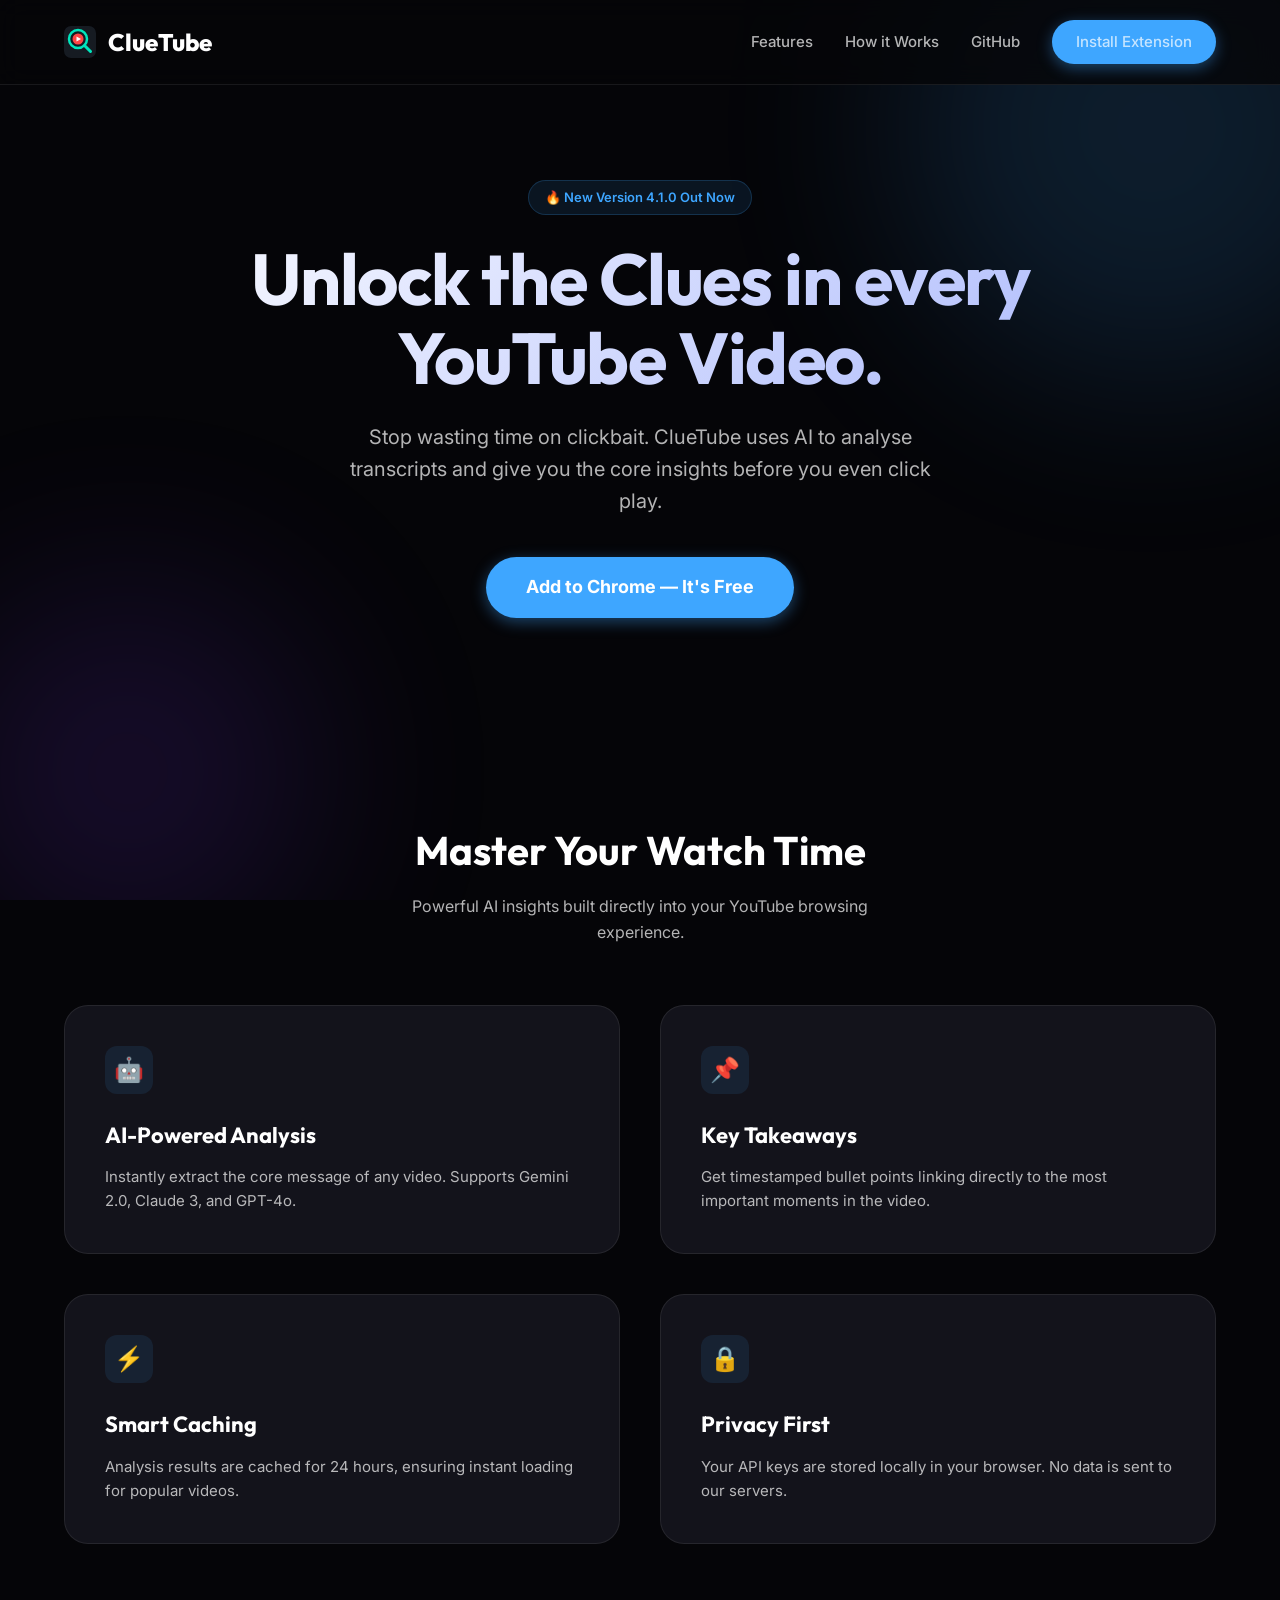
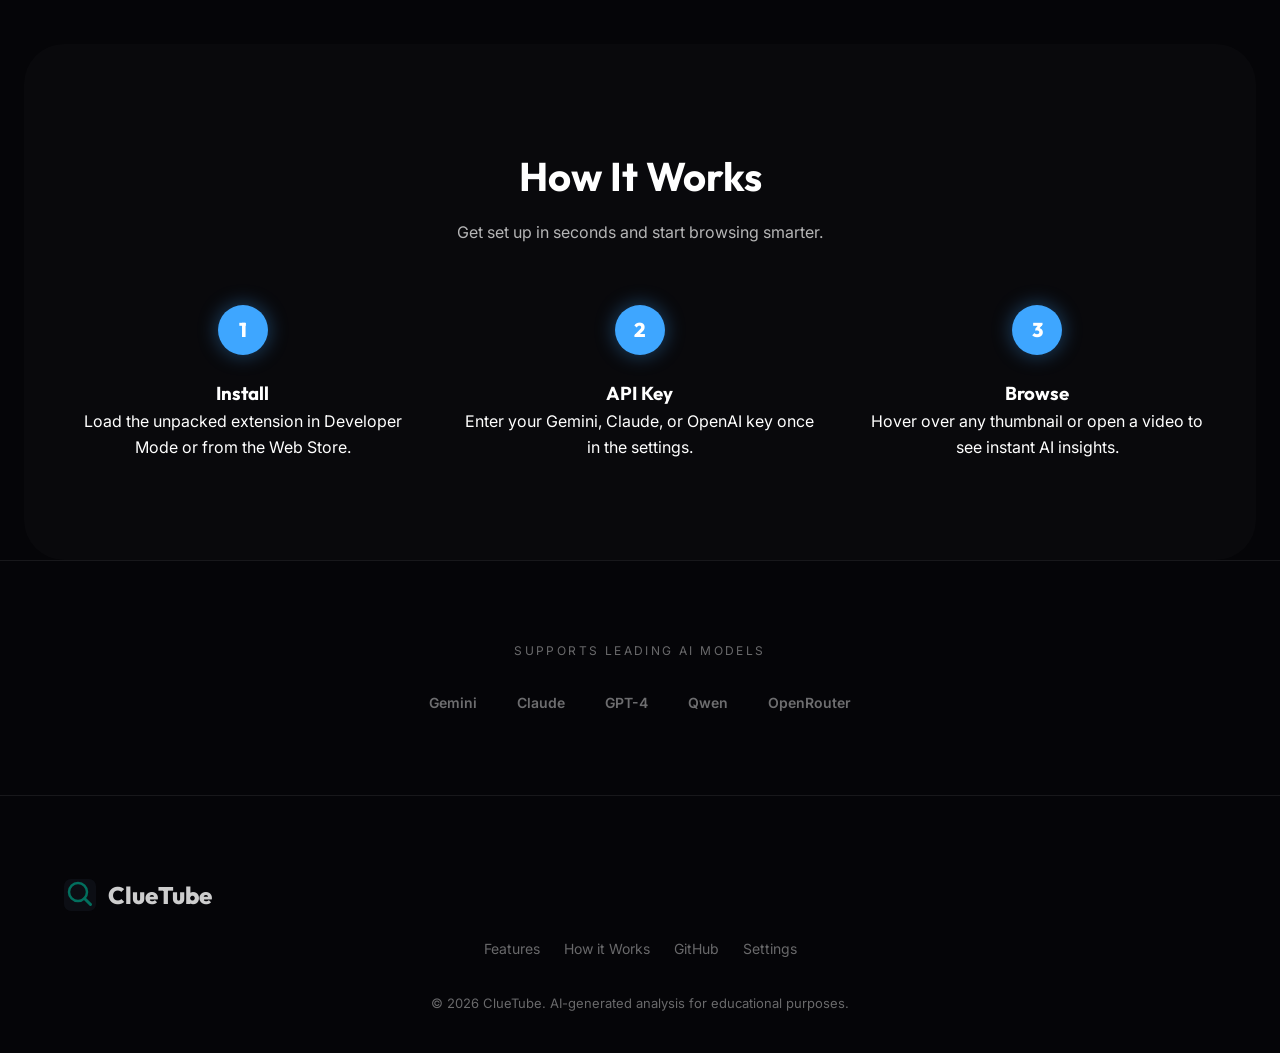
==== index.html @ 106e4c4f "Initial commit: ClueTube Extension with Vercel Landing Page" ====
<!DOCTYPE html>
<html lang="en">
<head>
    <meta charset="UTF-8">
    <meta name="viewport" content="width=device-width, initial-scale=1.0">
    <title>ClueTube | YouTube Clickbait Detector & AI Summariser</title>
    <meta name="description" content="Unlock the clues hidden in any YouTube video before you press play. Detect clickbait, get key takeaways, and save time with AI.">
    
    <!-- Google Fonts -->
    <link rel="preconnect" href="https://fonts.googleapis.com">
    <link rel="preconnect" href="https://fonts.gstatic.com" crossorigin>
    <link href="https://fonts.googleapis.com/css2?family=Inter:wght@400;500;600;700;800&family=Outfit:wght@400;600;700&display=swap" rel="stylesheet">
    
    <style>
        :root {
            --bg-deep: #050508;
            --bg-card: rgba(26, 26, 36, 0.7);
            --bg-card-hover: rgba(36, 36, 50, 0.8);
            --accent: #3ea6ff;
            --accent-glow: rgba(62, 166, 255, 0.4);
            --text-primary: #ffffff;
            --text-secondary: rgba(255, 255, 255, 0.7);
            --text-muted: rgba(255, 255, 255, 0.4);
            --border: rgba(255, 255, 255, 0.08);
            --success: #4ade80;
            --warning: #fbbf24;
            --danger: #f87171;
            --nav-bg: rgba(5, 5, 8, 0.8);
        }

        * {
            box-sizing: border-box;
            margin: 0;
            padding: 0;
        }

        body {
            font-family: 'Inter', sans-serif;
            background-color: var(--bg-deep);
            color: var(--text-primary);
            line-height: 1.6;
            overflow-x: hidden;
        }

        h1, h2, h3 {
            font-family: 'Outfit', sans-serif;
            font-weight: 700;
        }

        /* --- Background Animation --- */
        .bg-glow {
            position: fixed;
            top: 0;
            left: 0;
            width: 100%;
            height: 100%;
            z-index: -1;
            overflow: hidden;
        }

        .glow-orb {
            position: absolute;
            border-radius: 50%;
            filter: blur(100px);
            opacity: 0.15;
            animation: float 20s infinite ease-in-out;
        }

        .orb-1 {
            width: 40vw;
            height: 40vw;
            background: var(--accent);
            top: -10vw;
            right: -10vw;
        }

        .orb-2 {
            width: 30vw;
            height: 30vw;
            background: #7c3aed;
            bottom: -5vw;
            left: -5vw;
            animation-delay: -5s;
        }

        @keyframes float {
            0%, 100% { transform: translate(0, 0) scale(1); }
            33% { transform: translate(3vw, 5vh) scale(1.1); }
            66% { transform: translate(-2vw, 3vh) scale(0.9); }
        }

        /* --- Navbar --- */
        nav {
            position: fixed;
            top: 0;
            width: 100%;
            z-index: 100;
            padding: 20px 0;
            backdrop-filter: blur(12px);
            background: var(--nav-bg);
            border-bottom: 1px solid var(--border);
        }

        .container {
            max-width: 1200px;
            margin: 0 auto;
            padding: 0 24px;
        }

        .nav-content {
            display: flex;
            justify-content: space-between;
            align-items: center;
        }

        .logo {
            display: flex;
            align-items: center;
            gap: 12px;
            text-decoration: none;
            color: #fff;
            font-size: 24px;
            font-weight: 800;
            font-family: 'Outfit', sans-serif;
        }

        .logo-img {
            width: 32px;
            height: 32px;
        }

        .nav-links {
            display: flex;
            gap: 32px;
            align-items: center;
        }

        .nav-links a {
            text-decoration: none;
            color: var(--text-secondary);
            font-weight: 500;
            transition: color 0.3s;
            font-size: 15px;
        }

        .nav-links a:hover {
            color: var(--accent);
        }

        .btn-download {
            background: var(--accent);
            color: #fff;
            padding: 10px 24px;
            border-radius: 99px;
            font-weight: 700;
            box-shadow: 0 4px 15px var(--accent-glow);
            transition: all 0.3s cubic-bezier(0.175, 0.885, 0.32, 1.275);
            border: none;
            cursor: pointer;
            text-decoration: none;
            display: inline-block;
        }

        .btn-download:hover {
            transform: translateY(-2px);
            box-shadow: 0 8px 25px var(--accent-glow);
            background: #4ab1ff;
        }

        /* --- Hero --- */
        .hero {
            padding: 180px 0 100px;
            text-align: center;
            position: relative;
        }

        .badge {
            background: rgba(62, 166, 255, 0.1);
            color: var(--accent);
            padding: 6px 16px;
            border-radius: 99px;
            font-size: 13px;
            font-weight: 600;
            border: 1px solid rgba(62, 166, 255, 0.2);
            display: inline-block;
            margin-bottom: 24px;
            animation: fadeInDown 0.8s ease-out;
        }

        .hero h1 {
            font-size: clamp(40px, 8vw, 72px);
            line-height: 1.1;
            margin-bottom: 24px;
            letter-spacing: -0.02em;
            background: linear-gradient(135deg, #fff 0%, #a5b4fc 100%);
            -webkit-background-clip: text;
            background-clip: text;
            -webkit-text-fill-color: transparent;
            animation: fadeInUp 0.8s ease-out 0.2s both;
        }

        .hero p {
            font-size: 20px;
            color: var(--text-secondary);
            max-width: 600px;
            margin: 0 auto 40px;
            animation: fadeInUp 0.8s ease-out 0.4s both;
        }

        .hero-btns {
            animation: fadeInUp 0.8s ease-out 0.6s both;
        }

        .btn-large {
            padding: 16px 40px;
            font-size: 18px;
        }

        /* --- Features --- */
        .section-title {
            text-align: center;
            margin-bottom: 60px;
        }

        .section-title h2 {
            font-size: 40px;
            margin-bottom: 12px;
        }

        .section-title p {
            color: var(--text-secondary);
            max-width: 500px;
            margin: 0 auto;
        }

        .features {
            padding: 100px 0;
        }

        .features-grid {
            display: grid;
            grid-template-columns: 1fr;
            gap: 24px;
        }

        @media (min-width: 768px) {
            .features-grid {
                grid-template-columns: repeat(2, 1fr);
                gap: 40px;
            }
        }

        .feature-card {
            background: var(--bg-card);
            border: 1px solid var(--border);
            padding: 40px;
            border-radius: 24px;
            transition: all 0.4s cubic-bezier(0.175, 0.885, 0.32, 1.275);
            backdrop-filter: blur(10px);
            cursor: default;
        }

        .feature-card:hover {
            transform: translateY(-8px);
            border-color: var(--accent);
            background: var(--bg-card-hover);
            box-shadow: 0 20px 40px rgba(0,0,0,0.3);
        }

        .feature-icon {
            width: 48px;
            height: 48px;
            background: rgba(62, 166, 255, 0.1);
            border-radius: 12px;
            display: flex;
            align-items: center;
            justify-content: center;
            margin-bottom: 24px;
            color: var(--accent);
            font-size: 24px;
        }

        .feature-card h3 {
            font-size: 22px;
            margin-bottom: 12px;
        }

        .feature-card p {
            color: var(--text-secondary);
            font-size: 15px;
        }

        /* --- How it Works --- */
        .how-it-works {
            padding: 100px 0;
            background: rgba(255, 255, 255, 0.02);
            border-radius: 40px;
            margin: 0 24px;
        }

        .steps {
            display: grid;
            grid-template-columns: repeat(auto-fit, minmax(250px, 1fr));
            gap: 40px;
            margin-top: 60px;
            position: relative;
        }

        .step {
            text-align: center;
            position: relative;
        }

        .step-num {
            width: 50px;
            height: 50px;
            background: var(--accent);
            border-radius: 50%;
            display: flex;
            align-items: center;
            justify-content: center;
            margin: 0 auto 24px;
            font-weight: 800;
            font-family: 'Outfit', sans-serif;
            font-size: 20px;
            box-shadow: 0 0 20px var(--accent-glow);
        }

        /* --- Verdict Demo --- */
        .demo-section {
            padding: 100px 0;
            text-align: center;
        }

        .verdict-mockup {
            display: flex;
            justify-content: center;
            gap: 20px;
            margin-top: 40px;
            flex-wrap: wrap;
        }

        .verdict-badge {
            padding: 12px 24px;
            border-radius: 8px;
            font-weight: 800;
            font-size: 14px;
            text-transform: uppercase;
            letter-spacing: 0.1em;
            display: flex;
            align-items: center;
            gap: 10px;
            border: 1px solid rgba(255, 255, 255, 0.1);
        }

        .verdict-low { background: rgba(74, 222, 128, 0.1); color: var(--success); border-color: rgba(74, 222, 128, 0.2); }
        .verdict-medium { background: rgba(251, 191, 36, 0.1); color: var(--warning); border-color: rgba(251, 191, 36, 0.2); }
        .verdict-high { background: rgba(248, 113, 113, 0.1); color: var(--danger); border-color: rgba(248, 113, 113, 0.2); }

        /* --- Provider Section --- */
        .providers {
            padding: 80px 0;
            border-top: 1px solid var(--border);
            text-align: center;
        }

        .provider-list {
            display: flex;
            justify-content: center;
            align-items: center;
            gap: 40px;
            flex-wrap: wrap;
            margin-top: 32px;
            opacity: 0.6;
        }

        .provider-item {
            font-weight: 600;
            font-size: 14px;
            color: var(--text-secondary);
            display: flex;
            align-items: center;
            gap: 8px;
        }

        /* --- Footer --- */
        footer {
            padding: 80px 0 40px;
            border-top: 1px solid var(--border);
            text-align: center;
        }

        .footer-logo {
            margin-bottom: 24px;
            opacity: 0.8;
        }

        .footer-links {
            display: flex;
            justify-content: center;
            gap: 24px;
            margin-bottom: 32px;
        }

        .footer-links a {
            color: var(--text-muted);
            text-decoration: none;
            font-size: 14px;
            transition: color 0.3s;
        }

        .footer-links a:hover {
            color: var(--accent);
        }

        .copyright {
            color: var(--text-muted);
            font-size: 13px;
        }

        /* --- Animations --- */
        @keyframes fadeInUp {
            from { opacity: 0; transform: translateY(30px); }
            to { opacity: 1; transform: translateY(0); }
        }

        @keyframes fadeInDown {
            from { opacity: 0; transform: translateY(-20px); }
            to { opacity: 1; transform: translateY(0); }
        }

        /* --- Mobile Responsive --- */
        @media (max-width: 768px) {
            .nav-links { display: none; }
            .hero h1 { font-size: 48px; }
            .how-it-works { margin: 0; border-radius: 0; }
        }
    </style>
</head>
<body>

    <div class="bg-glow">
        <div class="glow-orb orb-1"></div>
        <div class="glow-orb orb-2"></div>
    </div>

    <nav>
        <div class="container nav-content">
            <a href="#" class="logo">
                <svg class="logo-img" viewBox="0 0 128 128" fill="none" xmlns="http://www.w3.org/2000/svg">
                    <rect width="128" height="128" rx="28" fill="#161b22"/>
                    <circle cx="56" cy="52" r="36" stroke="#00e5bc" stroke-width="10"/>
                    <path d="M82 78L106 102" stroke="#00e5bc" stroke-width="12" stroke-linecap="round"/>
                    <circle cx="56" cy="52" r="22" fill="#ff4444"/>
                    <path d="M50 42L68 52L50 62V42Z" fill="white"/>
                </svg>
                ClueTube
            </a>
            <div class="nav-links">
                <a href="#features">Features</a>
                <a href="#how-it-works">How it Works</a>
                <a href="https://github.com/jimde/cluetube-extension" target="_blank">GitHub</a>
                <a href="#" class="btn-download">Install Extension</a>
            </div>
        </div>
    </nav>

    <main>
        <!-- Hero Section -->
        <section class="hero">
            <div class="container">
                <div class="badge">🔥 New Version 4.1.0 Out Now</div>
                <h1>Unlock the Clues in every<br>YouTube Video.</h1>
                <p>Stop wasting time on clickbait. ClueTube uses AI to analyse transcripts and give you the core insights before you even click play.</p>
                <div class="hero-btns">
                    <a href="#" class="btn-download btn-large">Add to Chrome — It's Free</a>
                </div>
            </div>
        </section>

        <!-- Features Section -->
        <section class="features" id="features">
            <div class="container">
                <div class="section-title">
                    <h2>Master Your Watch Time</h2>
                    <p>Powerful AI insights built directly into your YouTube browsing experience.</p>
                </div>
                
                <div class="features-grid">
                    <div class="feature-card">
                        <div class="feature-icon">🤖</div>
                        <h3>AI-Powered Analysis</h3>
                        <p>Instantly extract the core message of any video. Supports Gemini 2.0, Claude 3, and GPT-4o.</p>
                    </div>
                    
                    
                    <div class="feature-card">
                        <div class="feature-icon">📌</div>
                        <h3>Key Takeaways</h3>
                        <p>Get timestamped bullet points linking directly to the most important moments in the video.</p>
                    </div>
                    
                    
                    <div class="feature-card">
                        <div class="feature-icon">⚡</div>
                        <h3>Smart Caching</h3>
                        <p>Analysis results are cached for 24 hours, ensuring instant loading for popular videos.</p>
                    </div>
                    
                    <div class="feature-card">
                        <div class="feature-icon">🔒</div>
                        <h3>Privacy First</h3>
                        <p>Your API keys are stored locally in your browser. No data is sent to our servers.</p>
                    </div>
                </div>
            </div>
        </section>

        <!-- How it Works -->
        <section class="how-it-works" id="how-it-works">
            <div class="container">
                <div class="section-title">
                    <h2>How It Works</h2>
                    <p>Get set up in seconds and start browsing smarter.</p>
                </div>
                
                <div class="steps">
                    <div class="step">
                        <div class="step-num">1</div>
                        <h3>Install</h3>
                        <p>Load the unpacked extension in Developer Mode or from the Web Store.</p>
                    </div>
                    <div class="step">
                        <div class="step-num">2</div>
                        <h3>API Key</h3>
                        <p>Enter your Gemini, Claude, or OpenAI key once in the settings.</p>
                    </div>
                    <div class="step">
                        <div class="step-num">3</div>
                        <h3>Browse</h3>
                        <p>Hover over any thumbnail or open a video to see instant AI insights.</p>
                    </div>
                </div>
            </div>
        </section>


        <!-- Providers -->
        <section class="providers">
            <div class="container">
                <p style="color: var(--text-muted); font-size: 12px; text-transform: uppercase; letter-spacing: 0.2em;">Supports Leading AI Models</p>
                <div class="provider-list">
                    <div class="provider-item">Gemini</div>
                    <div class="provider-item">Claude</div>
                    <div class="provider-item">GPT-4</div>
                    <div class="provider-item">Qwen</div>
                    <div class="provider-item">OpenRouter</div>
                </div>
            </div>
        </section>
    </main>

    <footer>
        <div class="container">
            <div class="logo footer-logo">
                <svg class="logo-img" viewBox="0 0 128 128" fill="none" xmlns="http://www.w3.org/2000/svg" style="opacity: 0.6">
                    <rect width="128" height="128" rx="28" fill="#161b22"/>
                    <circle cx="56" cy="52" r="36" stroke="#00e5bc" stroke-width="10"/>
                    <path d="M82 78L106 102" stroke="#00e5bc" stroke-width="12" stroke-linecap="round"/>
                </svg>
                ClueTube
            </div>
            
            <div class="footer-links">
                <a href="#features">Features</a>
                <a href="#how-it-works">How it Works</a>
                <a href="https://github.com/jimde/cluetube-extension" target="_blank">GitHub</a>
                <a href="chrome://extensions" target="_blank">Settings</a>
            </div>
            
            <p class="copyright">© 2026 ClueTube. AI-generated analysis for educational purposes.</p>
        </div>
    </footer>

</body>
</html>
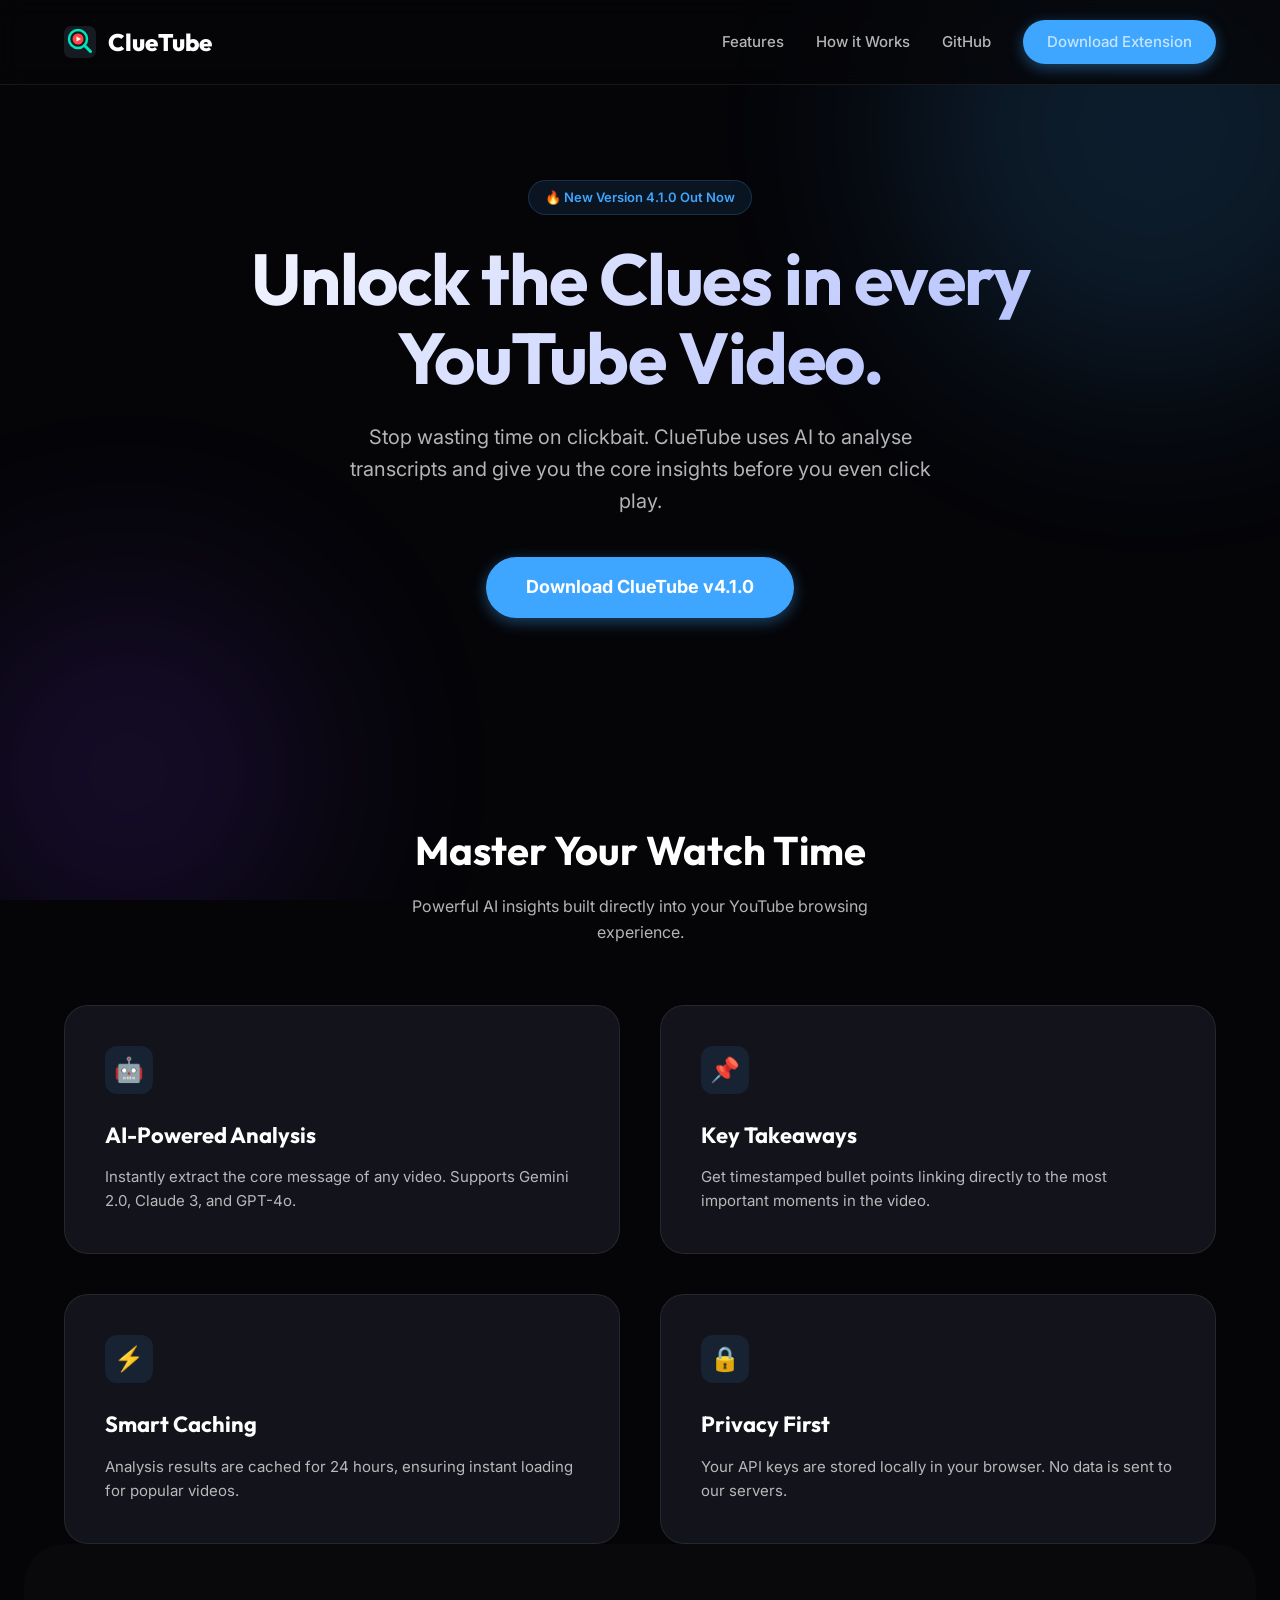
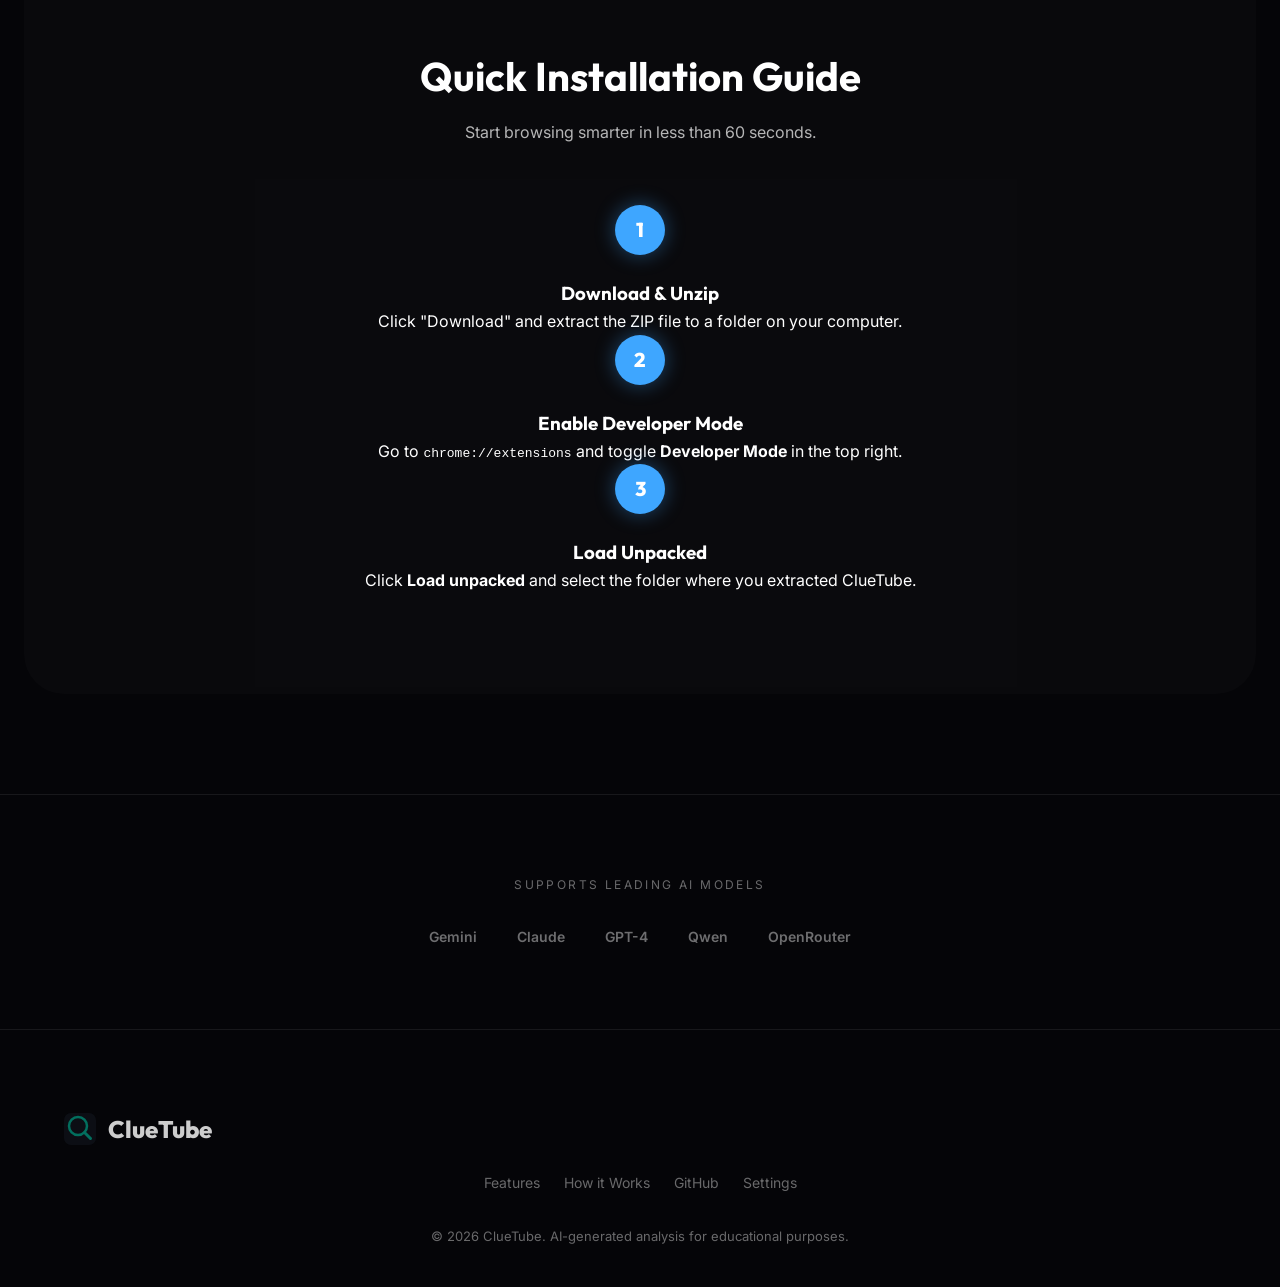
==== commit 6cc04b70: "Fix Vercel Python runtime and add downloadable extension ZIP" ====
--- a/index.html
+++ b/index.html
@@ -459,8 +459,8 @@
             <div class="nav-links">
                 <a href="#features">Features</a>
                 <a href="#how-it-works">How it Works</a>
-                <a href="https://github.com/jimde/cluetube-extension" target="_blank">GitHub</a>
-                <a href="#" class="btn-download">Install Extension</a>
+                <a href="https://github.com/jimdemharter-source/cluetube-extension" target="_blank">GitHub</a>
+                <a href="cluetube-extension.zip" class="btn-download">Download Extension</a>
             </div>
         </div>
     </nav>
@@ -473,7 +473,7 @@
                 <h1>Unlock the Clues in every<br>YouTube Video.</h1>
                 <p>Stop wasting time on clickbait. ClueTube uses AI to analyse transcripts and give you the core insights before you even click play.</p>
                 <div class="hero-btns">
-                    <a href="#" class="btn-download btn-large">Add to Chrome — It's Free</a>
+                    <a href="cluetube-extension.zip" class="btn-download btn-large">Download ClueTube v4.1.0</a>
                 </div>
             </div>
         </section>
@@ -514,35 +514,35 @@
                     </div>
                 </div>
             </div>
-        </section>
-
-        <!-- How it Works -->
+              <!-- Installation Guide -->
         <section class="how-it-works" id="how-it-works">
             <div class="container">
                 <div class="section-title">
-                    <h2>How It Works</h2>
-                    <p>Get set up in seconds and start browsing smarter.</p>
+                    <h2>Quick Installation Guide</h2>
+                    <p>Start browsing smarter in less than 60 seconds.</p>
                 </div>
                 
-                <div class="steps">
+                <div class="steps-grid">
                     <div class="step">
                         <div class="step-num">1</div>
-                        <h3>Install</h3>
-                        <p>Load the unpacked extension in Developer Mode or from the Web Store.</p>
-                    </div>
+                        <h3>Download & Unzip</h3>
+                        <p>Click "Download" and extract the ZIP file to a folder on your computer.</p>
+                    </div>
+                    
                     <div class="step">
                         <div class="step-num">2</div>
-                        <h3>API Key</h3>
-                        <p>Enter your Gemini, Claude, or OpenAI key once in the settings.</p>
-                    </div>
+                        <h3>Enable Developer Mode</h3>
+                        <p>Go to <code>chrome://extensions</code> and toggle <b>Developer Mode</b> in the top right.</p>
+                    </div>
+                    
                     <div class="step">
                         <div class="step-num">3</div>
-                        <h3>Browse</h3>
-                        <p>Hover over any thumbnail or open a video to see instant AI insights.</p>
+                        <h3>Load Unpacked</h3>
+                        <p>Click <b>Load unpacked</b> and select the folder where you extracted ClueTube.</p>
                     </div>
                 </div>
             </div>
-        </section>
+        </section>    </section>
 
 
         <!-- Providers -->
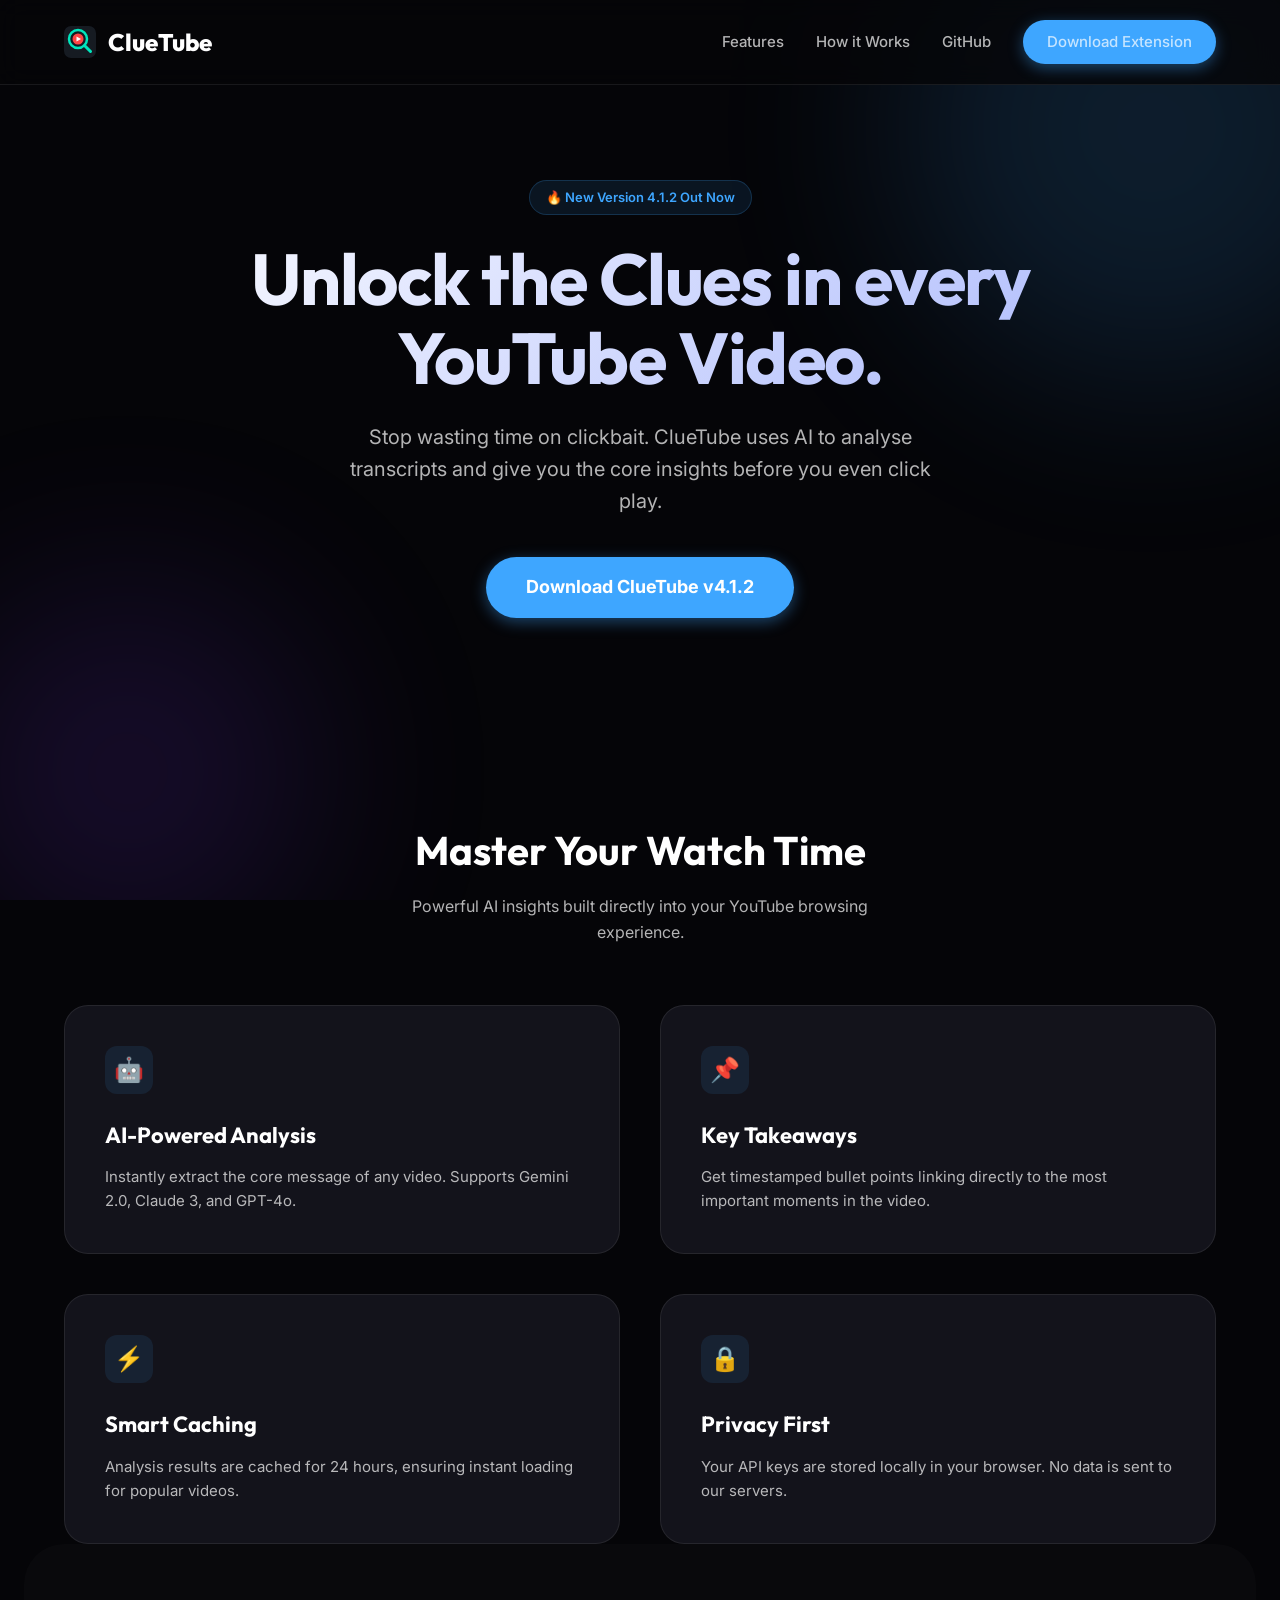
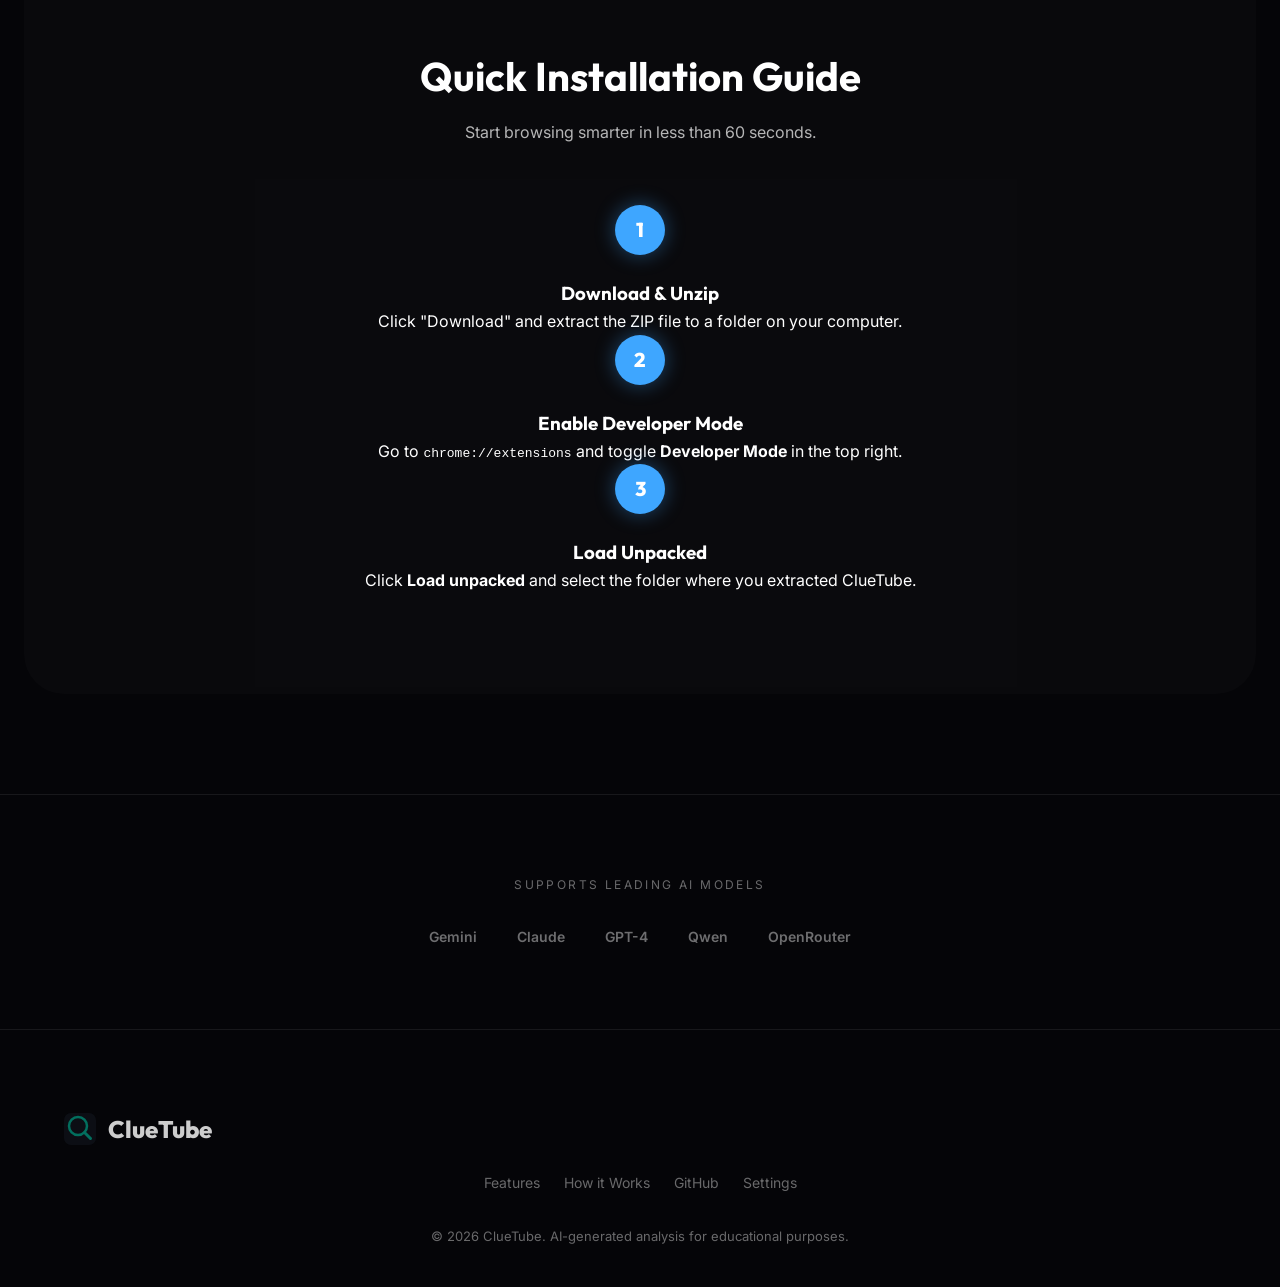
==== commit ba3f5498: "Release v4.1.2: Versioned ZIP and landing page update" ====
--- a/index.html
+++ b/index.html
@@ -460,7 +460,7 @@
                 <a href="#features">Features</a>
                 <a href="#how-it-works">How it Works</a>
                 <a href="https://github.com/jimdemharter-source/cluetube-extension" target="_blank">GitHub</a>
-                <a href="cluetube-extension.zip" class="btn-download">Download Extension</a>
+                <a href="cluetube-v4.1.2.zip" class="btn-download">Download Extension</a>
             </div>
         </div>
     </nav>
@@ -469,11 +469,11 @@
         <!-- Hero Section -->
         <section class="hero">
             <div class="container">
-                <div class="badge">🔥 New Version 4.1.0 Out Now</div>
+                <div class="badge">🔥 New Version 4.1.2 Out Now</div>
                 <h1>Unlock the Clues in every<br>YouTube Video.</h1>
                 <p>Stop wasting time on clickbait. ClueTube uses AI to analyse transcripts and give you the core insights before you even click play.</p>
                 <div class="hero-btns">
-                    <a href="cluetube-extension.zip" class="btn-download btn-large">Download ClueTube v4.1.0</a>
+                    <a href="cluetube-v4.1.2.zip" class="btn-download btn-large">Download ClueTube v4.1.2</a>
                 </div>
             </div>
         </section>
@@ -574,7 +574,7 @@
             <div class="footer-links">
                 <a href="#features">Features</a>
                 <a href="#how-it-works">How it Works</a>
-                <a href="https://github.com/jimde/cluetube-extension" target="_blank">GitHub</a>
+                <a href="https://github.com/jimdemharter-source/cluetube-extension" target="_blank">GitHub</a>
                 <a href="chrome://extensions" target="_blank">Settings</a>
             </div>
             
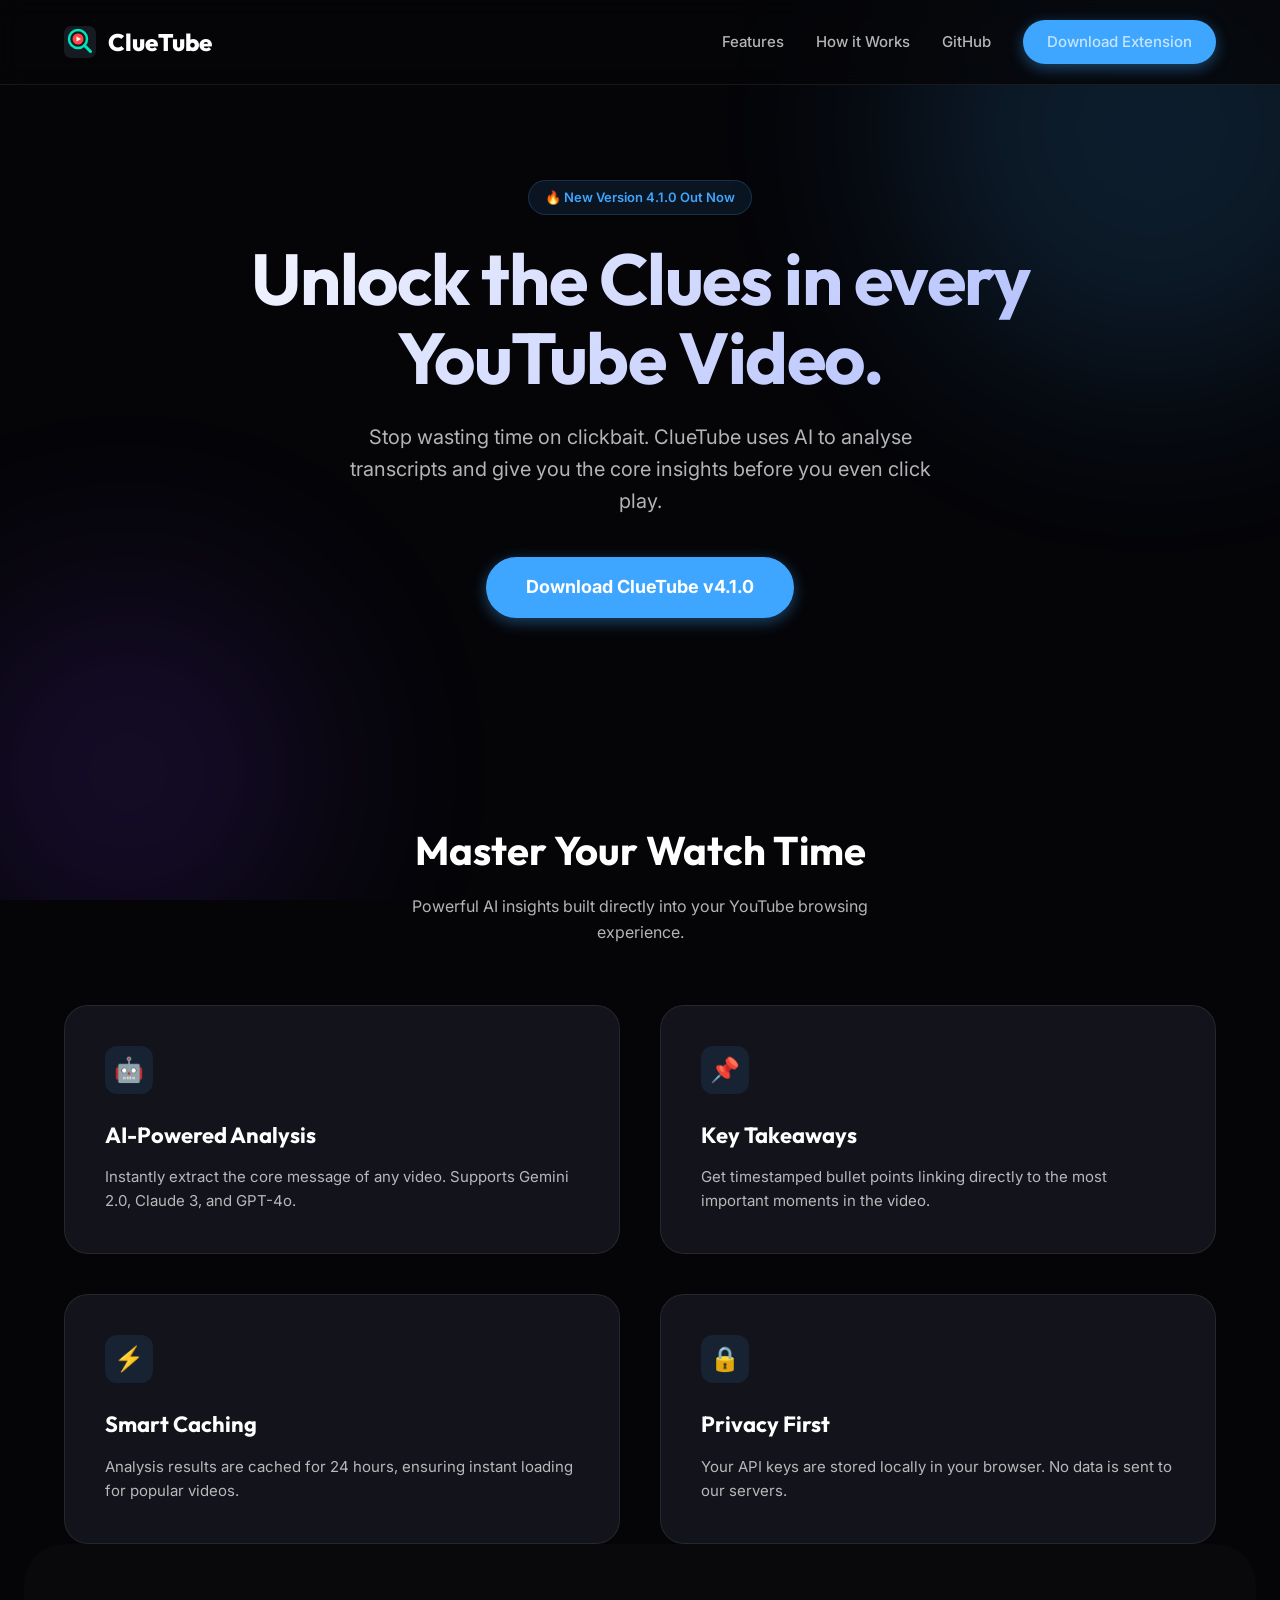
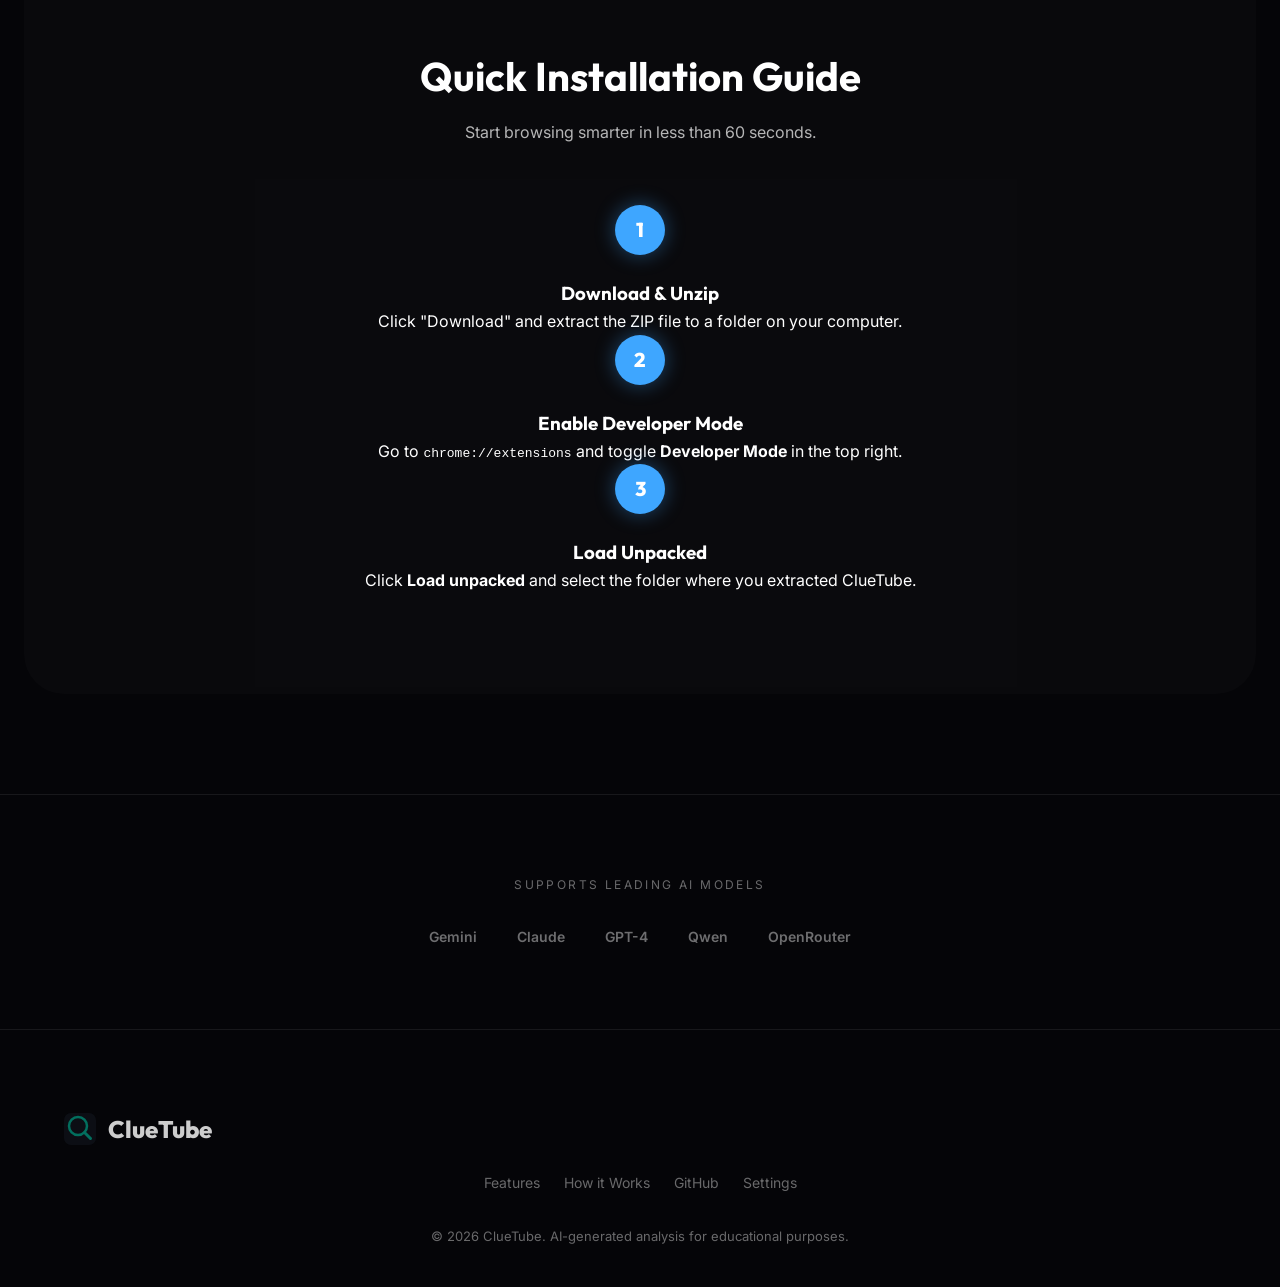
==== commit 0af2f5d9: "Official v4.1.2 release with versioned popup and diagnostics" ====
--- a/index.html
+++ b/index.html
@@ -460,7 +460,7 @@
                 <a href="#features">Features</a>
                 <a href="#how-it-works">How it Works</a>
                 <a href="https://github.com/jimdemharter-source/cluetube-extension" target="_blank">GitHub</a>
-                <a href="cluetube-v4.1.2.zip" class="btn-download">Download Extension</a>
+                <a href="cluetube-extension.zip" class="btn-download">Download Extension</a>
             </div>
         </div>
     </nav>
@@ -469,11 +469,11 @@
         <!-- Hero Section -->
         <section class="hero">
             <div class="container">
-                <div class="badge">🔥 New Version 4.1.2 Out Now</div>
+                <div class="badge">🔥 New Version 4.1.0 Out Now</div>
                 <h1>Unlock the Clues in every<br>YouTube Video.</h1>
                 <p>Stop wasting time on clickbait. ClueTube uses AI to analyse transcripts and give you the core insights before you even click play.</p>
                 <div class="hero-btns">
-                    <a href="cluetube-v4.1.2.zip" class="btn-download btn-large">Download ClueTube v4.1.2</a>
+                    <a href="cluetube-extension.zip" class="btn-download btn-large">Download ClueTube v4.1.0</a>
                 </div>
             </div>
         </section>
@@ -574,7 +574,7 @@
             <div class="footer-links">
                 <a href="#features">Features</a>
                 <a href="#how-it-works">How it Works</a>
-                <a href="https://github.com/jimdemharter-source/cluetube-extension" target="_blank">GitHub</a>
+                <a href="https://github.com/jimde/cluetube-extension" target="_blank">GitHub</a>
                 <a href="chrome://extensions" target="_blank">Settings</a>
             </div>
             
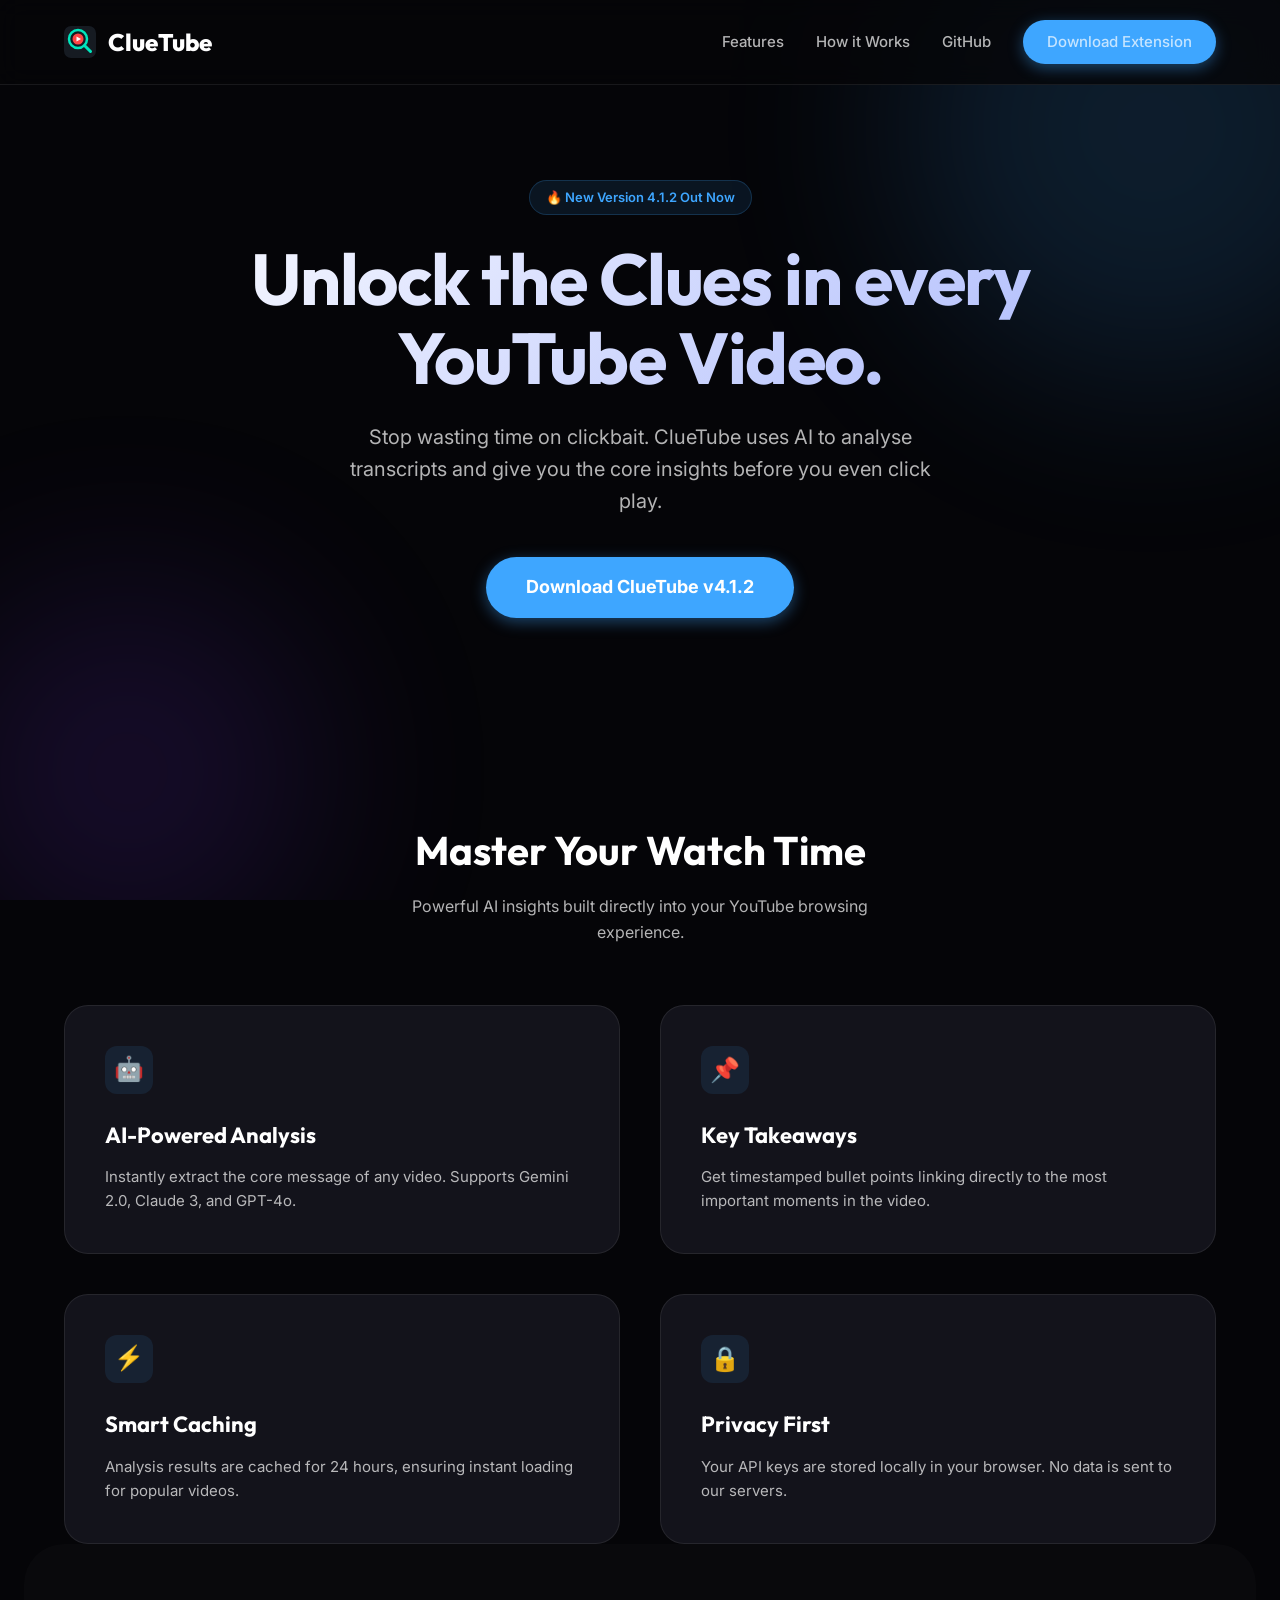
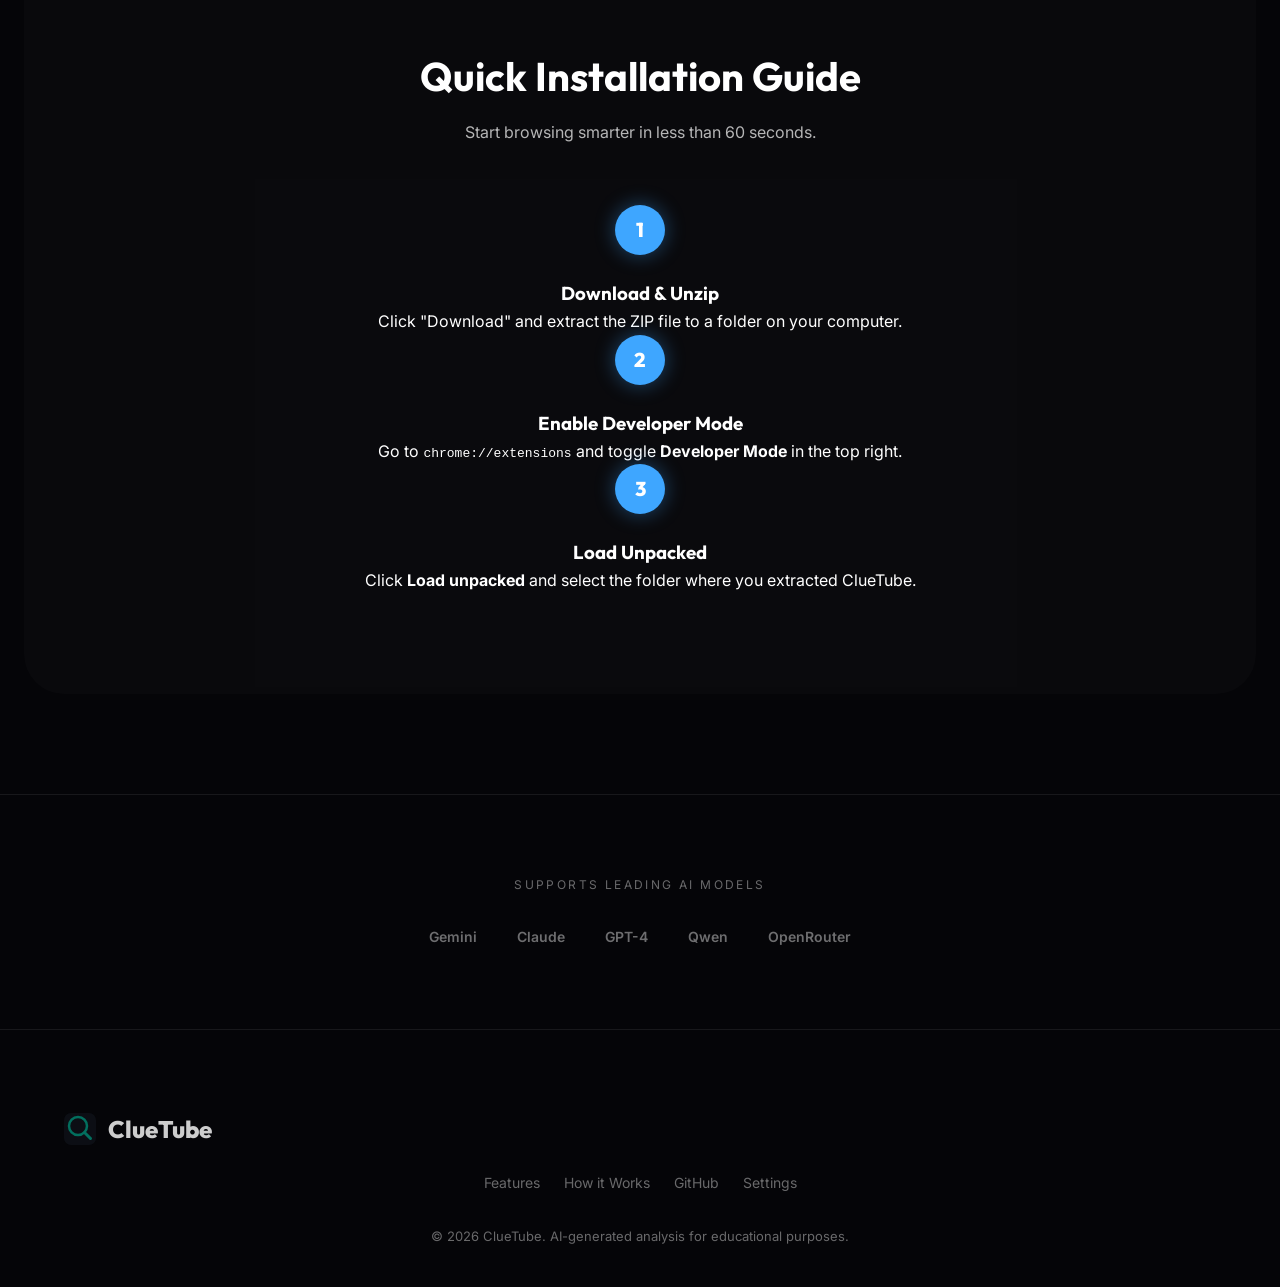
==== commit 84c362fe: "Final Hotfix: Correct ZIP links to v4.1.2 and update landing page version" ====
--- a/index.html
+++ b/index.html
@@ -460,7 +460,7 @@
                 <a href="#features">Features</a>
                 <a href="#how-it-works">How it Works</a>
                 <a href="https://github.com/jimdemharter-source/cluetube-extension" target="_blank">GitHub</a>
-                <a href="cluetube-extension.zip" class="btn-download">Download Extension</a>
+                <a href="cluetube-v4.1.2.zip" class="btn-download">Download Extension</a>
             </div>
         </div>
     </nav>
@@ -469,11 +469,11 @@
         <!-- Hero Section -->
         <section class="hero">
             <div class="container">
-                <div class="badge">🔥 New Version 4.1.0 Out Now</div>
+                <div class="badge">🔥 New Version 4.1.2 Out Now</div>
                 <h1>Unlock the Clues in every<br>YouTube Video.</h1>
                 <p>Stop wasting time on clickbait. ClueTube uses AI to analyse transcripts and give you the core insights before you even click play.</p>
                 <div class="hero-btns">
-                    <a href="cluetube-extension.zip" class="btn-download btn-large">Download ClueTube v4.1.0</a>
+                    <a href="cluetube-v4.1.2.zip" class="btn-download btn-large">Download ClueTube v4.1.2</a>
                 </div>
             </div>
         </section>
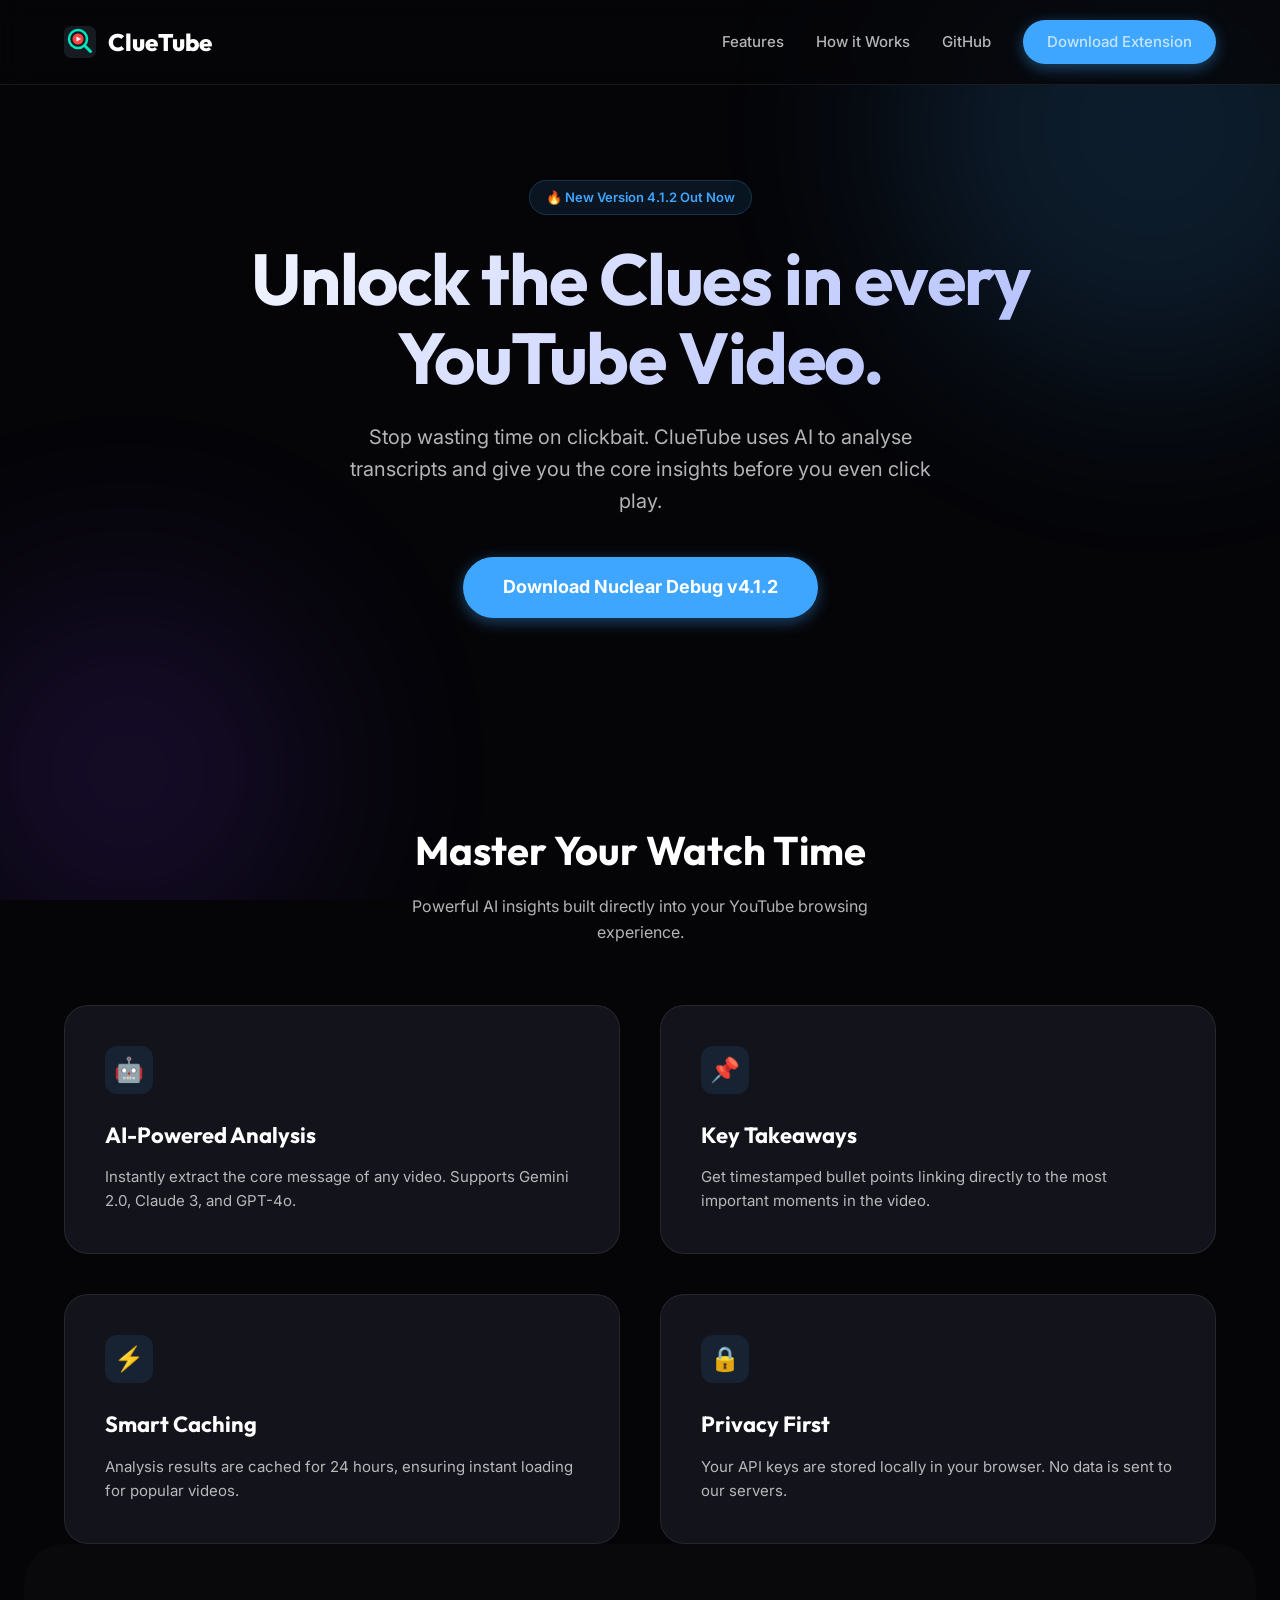
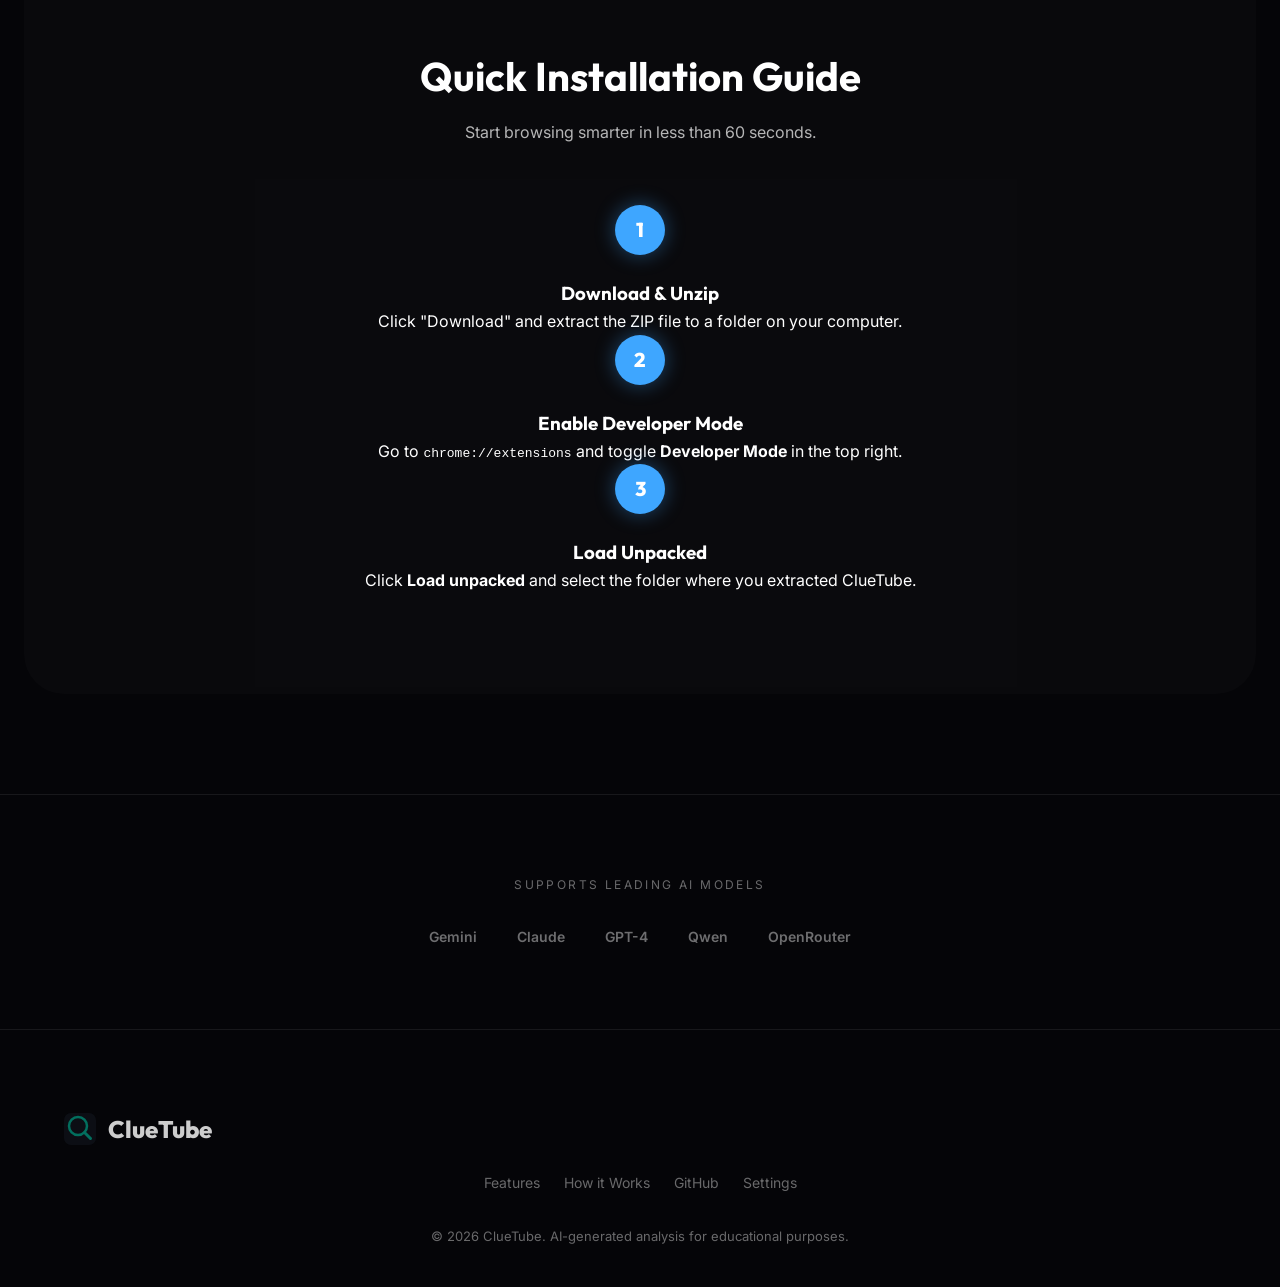
==== commit 114d6ceb: "Literal Nuclear Red: Correcting ZIP links in index.html and vercel.json" ====
--- a/index.html
+++ b/index.html
@@ -460,7 +460,7 @@
                 <a href="#features">Features</a>
                 <a href="#how-it-works">How it Works</a>
                 <a href="https://github.com/jimdemharter-source/cluetube-extension" target="_blank">GitHub</a>
-                <a href="cluetube-v4.1.2.zip" class="btn-download">Download Extension</a>
+                <a href="cluetube-nuclear-debug.zip" class="btn-download">Download Extension</a>
             </div>
         </div>
     </nav>
@@ -473,7 +473,7 @@
                 <h1>Unlock the Clues in every<br>YouTube Video.</h1>
                 <p>Stop wasting time on clickbait. ClueTube uses AI to analyse transcripts and give you the core insights before you even click play.</p>
                 <div class="hero-btns">
-                    <a href="cluetube-v4.1.2.zip" class="btn-download btn-large">Download ClueTube v4.1.2</a>
+                    <a href="cluetube-nuclear-debug.zip" class="btn-download btn-large">Download Nuclear Debug v4.1.2</a>
                 </div>
             </div>
         </section>
